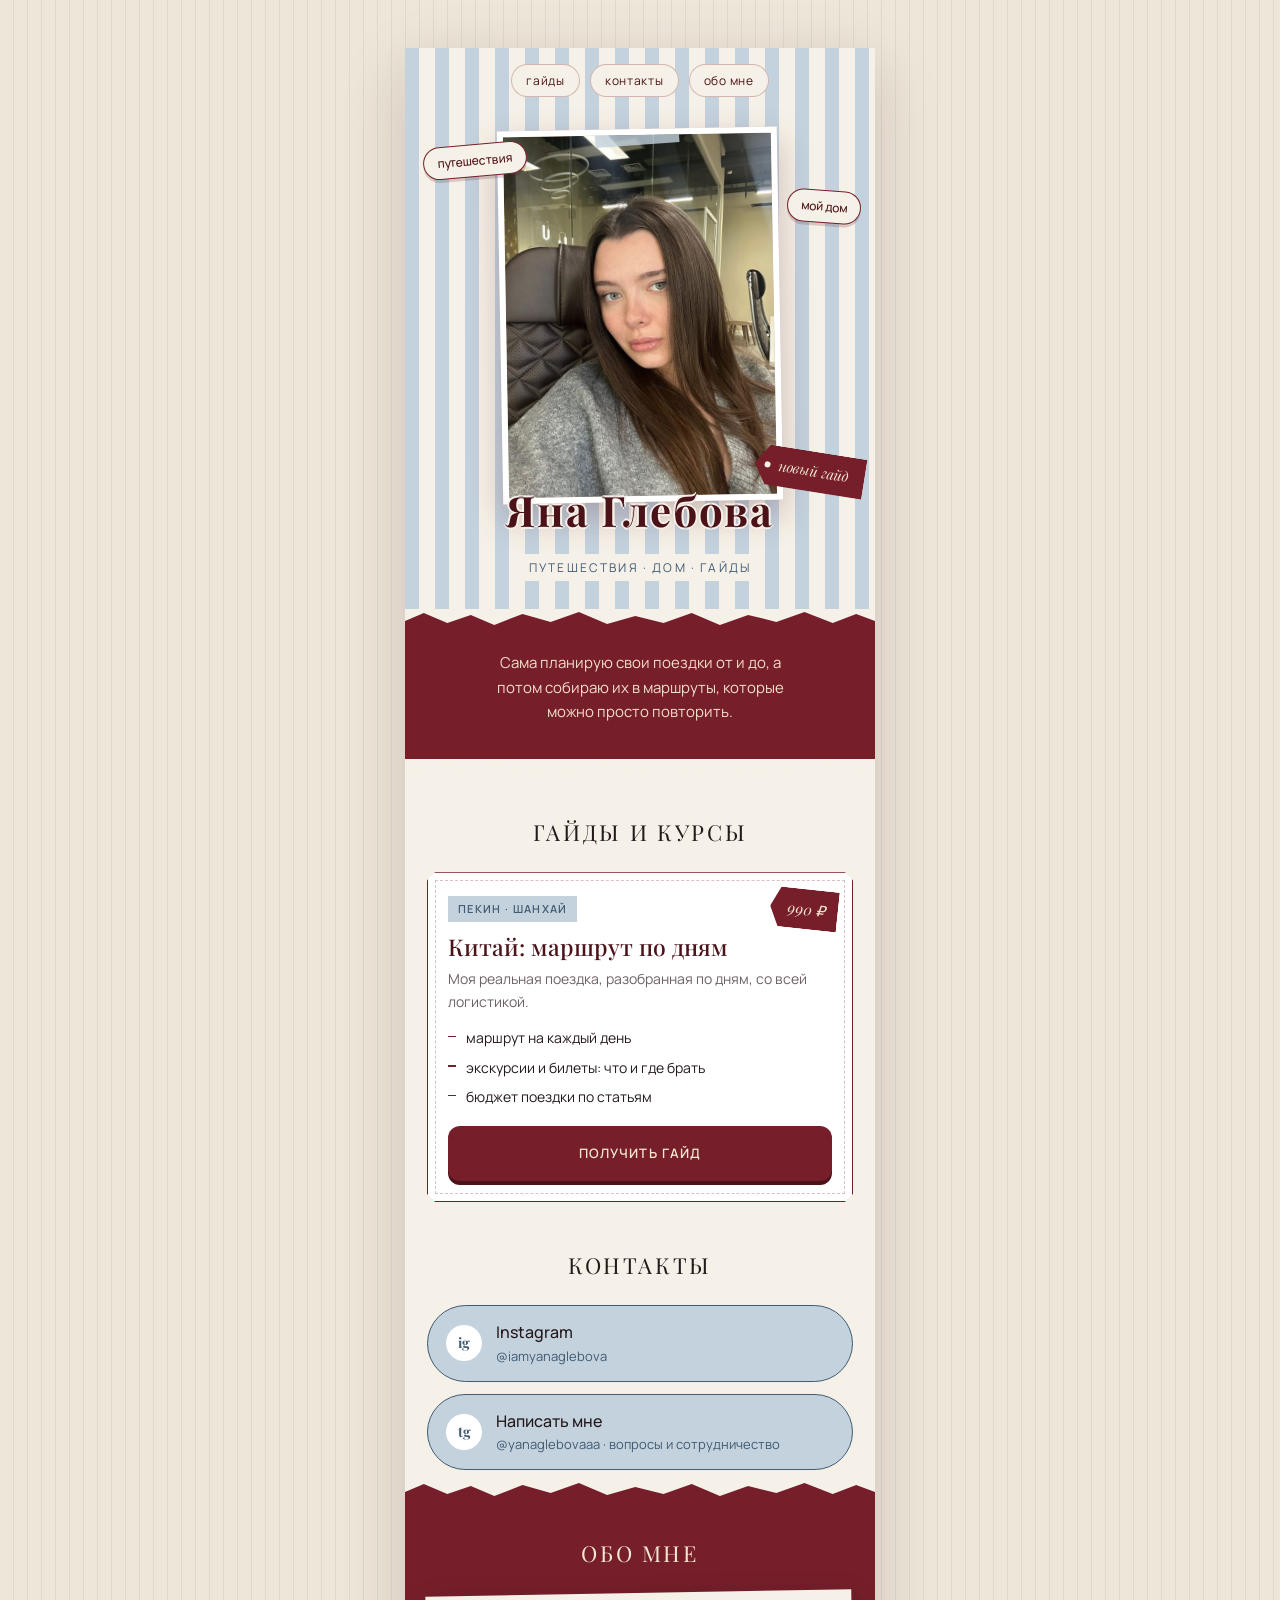
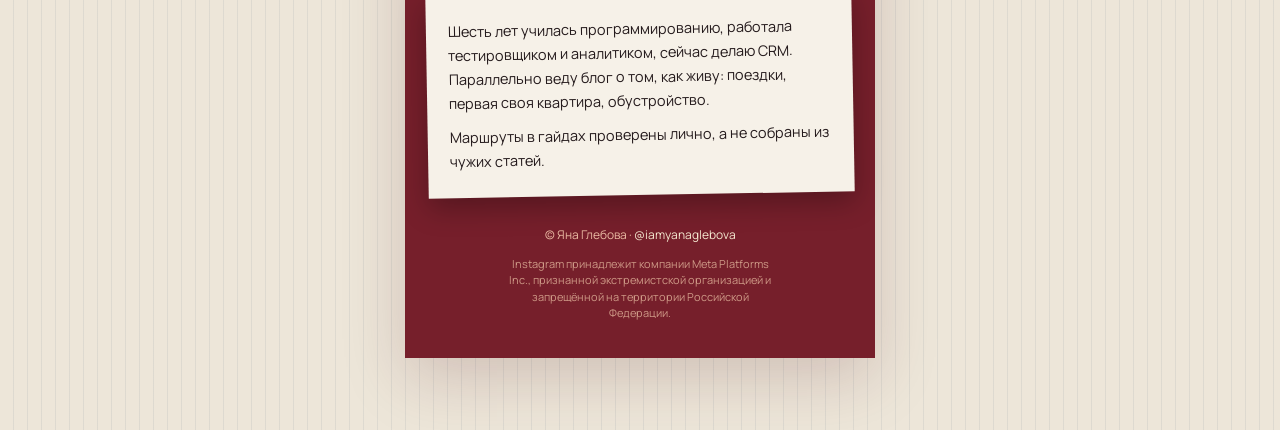
==== index.html @ eae56e89 "Add files via upload" ====
<!doctype html>
<html lang="ru">
<head>
<meta charset="utf-8">
<meta name="viewport" content="width=device-width, initial-scale=1, viewport-fit=cover">
<meta name="description" content="Яна Глебова: гайды по путешествиям и ссылки">
<title>Яна Глебова</title>
<link rel="stylesheet" href="https://fonts.googleapis.com/css2?family=Playfair+Display:ital,wght@0,400;0,500;0,700;1,400&family=Manrope:wght@400;500;600&display=swap">
<style>
/* Layout: one column (max 470px) centred; collage mood from the references (pinstripes, paper, tags, torn edges) but in a muted palette and with only a few tilted pieces. */
:root{
  --paper:#F6F1E8;
  --paper-2:#EDE6D9;
  --ink:#241A1C;
  --muted:#6F6164;
  --wine:#761F2B;
  --wine-deep:#4B121A;
  --blue:#C4D2DE;
  --blue-deep:#405B72;
  --cream:#F4E7CF;
  --line:rgba(118,31,43,.28);
  --font-display:'Playfair Display',Georgia,'Times New Roman',serif;
  --font-body:'Manrope','Segoe UI',system-ui,sans-serif;
  color-scheme:light;
}
*{box-sizing:border-box}
html,body{margin:0}
body{
  background:var(--paper-2);
  background-image:repeating-linear-gradient(90deg,transparent 0 13px,rgba(64,91,114,.09) 13px 14px);
  color:var(--ink);
  font-family:var(--font-body);
  font-size:16px;line-height:1.6;
  padding-left:max(16px,env(safe-area-inset-left,0px));
  padding-right:max(16px,env(safe-area-inset-right,0px));
  padding-block:0 56px;
  min-height:100%;
}
.page{max-width:470px;margin:0 auto;background:var(--paper)}
@media (min-width:720px){
  body{padding-block:48px 72px}
  .page{box-shadow:0 20px 60px rgba(75,18,26,.18)}
}
@media (max-width:719px){ body{padding-left:0;padding-right:0} }
.pad{padding-left:max(22px,env(safe-area-inset-left,0px));padding-right:max(22px,env(safe-area-inset-right,0px))}
a:focus-visible{outline:2px solid var(--wine);outline-offset:3px}

/* nav + hero on pinstripe paper */
.head{background:var(--paper);background-image:repeating-linear-gradient(90deg,var(--blue) 0 14px,var(--paper) 14px 30px);position:relative;overflow:hidden;padding-bottom:0}
.nav{display:flex;gap:10px;justify-content:center;padding-block:16px 6px;position:relative;z-index:2}
.nav a{color:var(--wine-deep);text-decoration:none;font-size:12px;letter-spacing:.06em;background:var(--paper);padding:6px 14px;border:1px solid var(--line);border-radius:999px;white-space:nowrap}
.photo{width:min(74%,280px);aspect-ratio:3/4;max-width:100%;margin:26px auto 0;background:#C9B4A3;overflow:hidden;border:6px solid #fff;box-shadow:0 14px 34px rgba(75,18,26,.25);position:relative;z-index:1;transform:rotate(-1deg)}
.photo img{display:block;width:100%;height:100%;object-fit:cover;object-position:center 30%}
.tape{position:absolute;top:-12px;left:50%;width:84px;height:22px;background:rgba(196,210,222,.8);transform:translateX(-50%) rotate(-3deg)}
.lbl{position:absolute;z-index:2;font-size:12px;font-weight:500;padding:6px 13px;border-radius:999px;background:var(--paper);color:var(--wine-deep);border:1px solid var(--wine);box-shadow:0 3px 0 rgba(75,18,26,.18);white-space:nowrap}
.l1{top:96px;left:18px;transform:rotate(-5deg)}
.l2{top:142px;right:14px;transform:rotate(4deg)}
.tag{position:absolute;z-index:2;right:10px;bottom:118px;background:var(--wine);color:var(--cream);font-family:var(--font-display);font-style:italic;font-size:14px;padding:9px 16px 9px 24px;transform:rotate(9deg);clip-path:polygon(0 50%,12% 0,100% 0,100% 100%,12% 100%);box-shadow:0 6px 16px rgba(75,18,26,.3)}
.tag::before{content:"";position:absolute;left:10px;top:50%;width:6px;height:6px;background:var(--paper);border-radius:50%;transform:translateY(-50%)}
.name{position:relative;z-index:2;text-align:center;margin:-26px 0 0;padding-bottom:28px}
.name h1{font-family:var(--font-display);font-weight:700;font-size:clamp(32px,9vw,42px);letter-spacing:.04em;margin:0;color:var(--wine-deep);text-shadow:0 0 0 #fff,-2px 0 0 var(--paper),2px 0 0 var(--paper),0 2px 0 var(--paper),0 -2px 0 var(--paper);text-wrap:balance}
.name .role{display:inline-block;margin:10px 0 0;font-size:12px;letter-spacing:.18em;text-transform:uppercase;color:var(--blue-deep);background:var(--paper);padding:4px 12px}
.torn{height:20px;background:var(--wine);clip-path:polygon(0 100%,0 60%,4% 20%,9% 70%,14% 30%,19% 80%,25% 25%,31% 65%,37% 15%,43% 75%,49% 35%,55% 70%,61% 20%,67% 80%,73% 30%,79% 65%,85% 15%,91% 70%,96% 25%,100% 60%,100% 100%)}
.torn.flip{transform:scaleY(-1)}
.torn.paper{background:var(--paper)}

.intro{background:var(--wine);color:var(--cream);text-align:center;padding-block:22px 30px}
.intro p{margin:0 auto;max-width:36ch;padding-bottom:4px;font-size:15px;line-height:1.65;color:#F2DDC9}
.btn{display:block;width:100%;text-align:center;text-decoration:none;font-weight:600;font-size:13px;letter-spacing:.08em;text-transform:uppercase;padding:16px 18px;border-radius:12px;margin-top:22px;border:1.5px solid transparent}
.btn.cream{background:var(--cream);color:var(--wine-deep);border-color:var(--wine-deep);box-shadow:0 4px 0 var(--wine-deep)}
.btn.wine{background:var(--wine);color:var(--cream);box-shadow:0 4px 0 var(--wine-deep)}
.btn:active{transform:translateY(2px);box-shadow:none}

section{padding-block:36px 10px}
.h2{text-align:center;margin:0 0 22px}
.h2 span{display:block;font-family:var(--font-display);font-size:22px;letter-spacing:.12em;text-transform:uppercase;color:var(--ink)}
.h2 small{display:block;font-family:var(--font-display);font-style:italic;font-size:15px;color:var(--wine);margin-top:4px}

/* stamp-style product cards */
.grid{display:grid;gap:18px}
.card{background:#fff;border:1.5px solid var(--wine);padding:22px 20px 20px;position:relative;
  clip-path:polygon(0 8px,8px 0,calc(100% - 8px) 0,100% 8px,100% calc(100% - 8px),calc(100% - 8px) 100%,8px 100%,0 calc(100% - 8px))}
.card::after{content:"";position:absolute;inset:7px;border:1px dashed var(--line);pointer-events:none}
.card .kicker{display:inline-block;background:var(--blue);color:var(--blue-deep);font-size:11px;font-weight:600;letter-spacing:.12em;text-transform:uppercase;padding:4px 10px}
.card .price{position:absolute;top:16px;right:14px;background:var(--wine);color:var(--cream);font-family:var(--font-display);font-style:italic;font-size:15px;padding:8px 12px 8px 18px;transform:rotate(6deg);clip-path:polygon(0 50%,14% 0,100% 0,100% 100%,14% 100%);font-variant-numeric:tabular-nums}
.card h3{font-family:var(--font-display);font-weight:500;font-size:23px;line-height:1.15;margin:12px 0 8px;color:var(--wine-deep);text-wrap:balance;padding-right:70px}
.card p{margin:0 0 14px;font-size:14px;color:var(--muted)}
.card ul{list-style:none;padding:0;margin:0 0 18px;display:grid;gap:7px;font-size:14px}
.card li{padding-left:18px;position:relative}
.card li::before{content:"";position:absolute;left:0;top:.62em;width:8px;height:1.5px;background:var(--wine)}
.card .btn{margin-top:0}
.card.soon{background:transparent;border:1.5px dashed var(--line)}
.card.soon::after{display:none}
.card.soon h3{color:var(--muted);padding-right:0}
.card.soon .status{display:inline-block;font-size:11px;letter-spacing:.14em;text-transform:uppercase;color:var(--wine);border:1px solid var(--wine);padding:4px 10px;border-radius:999px;margin-left:8px;vertical-align:middle}

/* links */
.links{display:grid;gap:12px}
.link{display:flex;align-items:center;gap:14px;text-decoration:none;color:var(--ink);background:var(--blue);border-radius:999px;padding:14px 18px;border:1.5px solid var(--blue-deep)}
.link .ic{width:36px;height:36px;flex:none;border-radius:50%;background:#fff;display:grid;place-items:center;font-family:var(--font-display);font-weight:700;color:var(--blue-deep);font-size:14px}
.link span{flex:1;min-width:0}
.link strong{font-weight:500;display:block}
.link small{display:block;font-size:13px;color:var(--blue-deep)}

/* about: a pinned paper note on wine */
.about{background:var(--wine);color:var(--cream);padding-block:36px 36px}
.about .h2 span{color:var(--cream)}
.about .h2 small{color:#E9B9A2}
.note{background:var(--paper);color:var(--ink);padding:24px 22px;transform:rotate(-1deg);box-shadow:0 10px 28px rgba(0,0,0,.28);position:relative;font-size:14.5px;line-height:1.65}
.note p{margin:0 0 10px}
.note p:last-child{margin:0}
.foot{text-align:center;font-size:12px;color:#E9B9A2;margin:30px 0 0}
.foot a{color:var(--cream);text-decoration:none}
.legal{text-align:center;font-size:11px;line-height:1.5;color:#D9A892;margin:12px auto 0;max-width:40ch;opacity:.9}
@media (prefers-reduced-motion:no-preference){.btn,.link{transition:transform .15s,box-shadow .15s}}
</style>
</head>
<body>


<div class="page">
  <header class="head pad" id="top">
    <nav class="nav" aria-label="Разделы">
      <a href="#products">гайды</a>
      <a href="#contacts">контакты</a>
      <a href="#about">обо мне</a>
    </nav>
    <span class="lbl l1">путешествия</span>
    <span class="lbl l2">мой дом</span>
    <span class="tag">новый гайд</span>
    <div class="photo"><img src="[data-uri]" alt="Яна Глебова" width="720" height="960"><span class="tape"></span></div>
    <div class="name">
      <h1>Яна Глебова</h1>
      <span class="role">путешествия · дом · гайды</span>
    </div>
  </header>
  <div class="torn"></div>

  <section class="intro pad">
    <p>Сама планирую свои поездки от и до, а потом собираю их в маршруты, которые можно просто повторить.</p>
  </section>
  <div class="torn flip paper"></div>

  <section class="pad" id="products">
    <div class="h2"><span>Гайды и курсы</span></div>
    <div class="grid">
      <article class="card">
        <span class="price">990 ₽</span>
        <span class="kicker">Пекин · Шанхай</span>
        <h3>Китай: маршрут по дням</h3>
        <p>Моя реальная поездка, разобранная по дням, со всей логистикой.</p>
        <ul>
          <li>маршрут на каждый день</li>
          <li>экскурсии и билеты: что и где брать</li>
          <li>бюджет поездки по статьям</li>
        </ul>
        <a class="btn wine" href="https://t.me/tribute/app?startapp=s199C">Получить гайд</a>
      </article>

    </div>
  </section>

  <section class="pad" id="contacts">
    <div class="h2"><span>Контакты</span></div>
    <div class="links">
      <a class="link" href="https://www.instagram.com/iamyanaglebova"><span class="ic">ig</span><span><strong>Instagram</strong><small>@iamyanaglebova</small></span></a>
      <a class="link" href="https://t.me/yanaglebovaaa"><span class="ic">tg</span><span><strong>Написать мне</strong><small>@yanaglebovaaa · вопросы и сотрудничество</small></span></a>
    </div>
  </section>
  <div class="torn"></div>

  <section class="about pad" id="about">
    <div class="h2"><span>Обо мне</span></div>
    <div class="note">
      <p>Шесть лет училась программированию, работала тестировщиком и аналитиком, сейчас делаю CRM. Параллельно веду блог о том, как живу: поездки, первая своя квартира, обустройство.</p>
      <p>Маршруты в гайдах проверены лично, а не собраны из чужих статей.</p>
    </div>
    <p class="foot">© Яна Глебова · <a href="https://www.instagram.com/iamyanaglebova">@iamyanaglebova</a></p>
    <p class="legal">Instagram принадлежит компании Meta Platforms Inc., признанной экстремистской организацией и запрещённой на территории Российской Федерации.</p>
  </section>
</div>

</body>
</html>
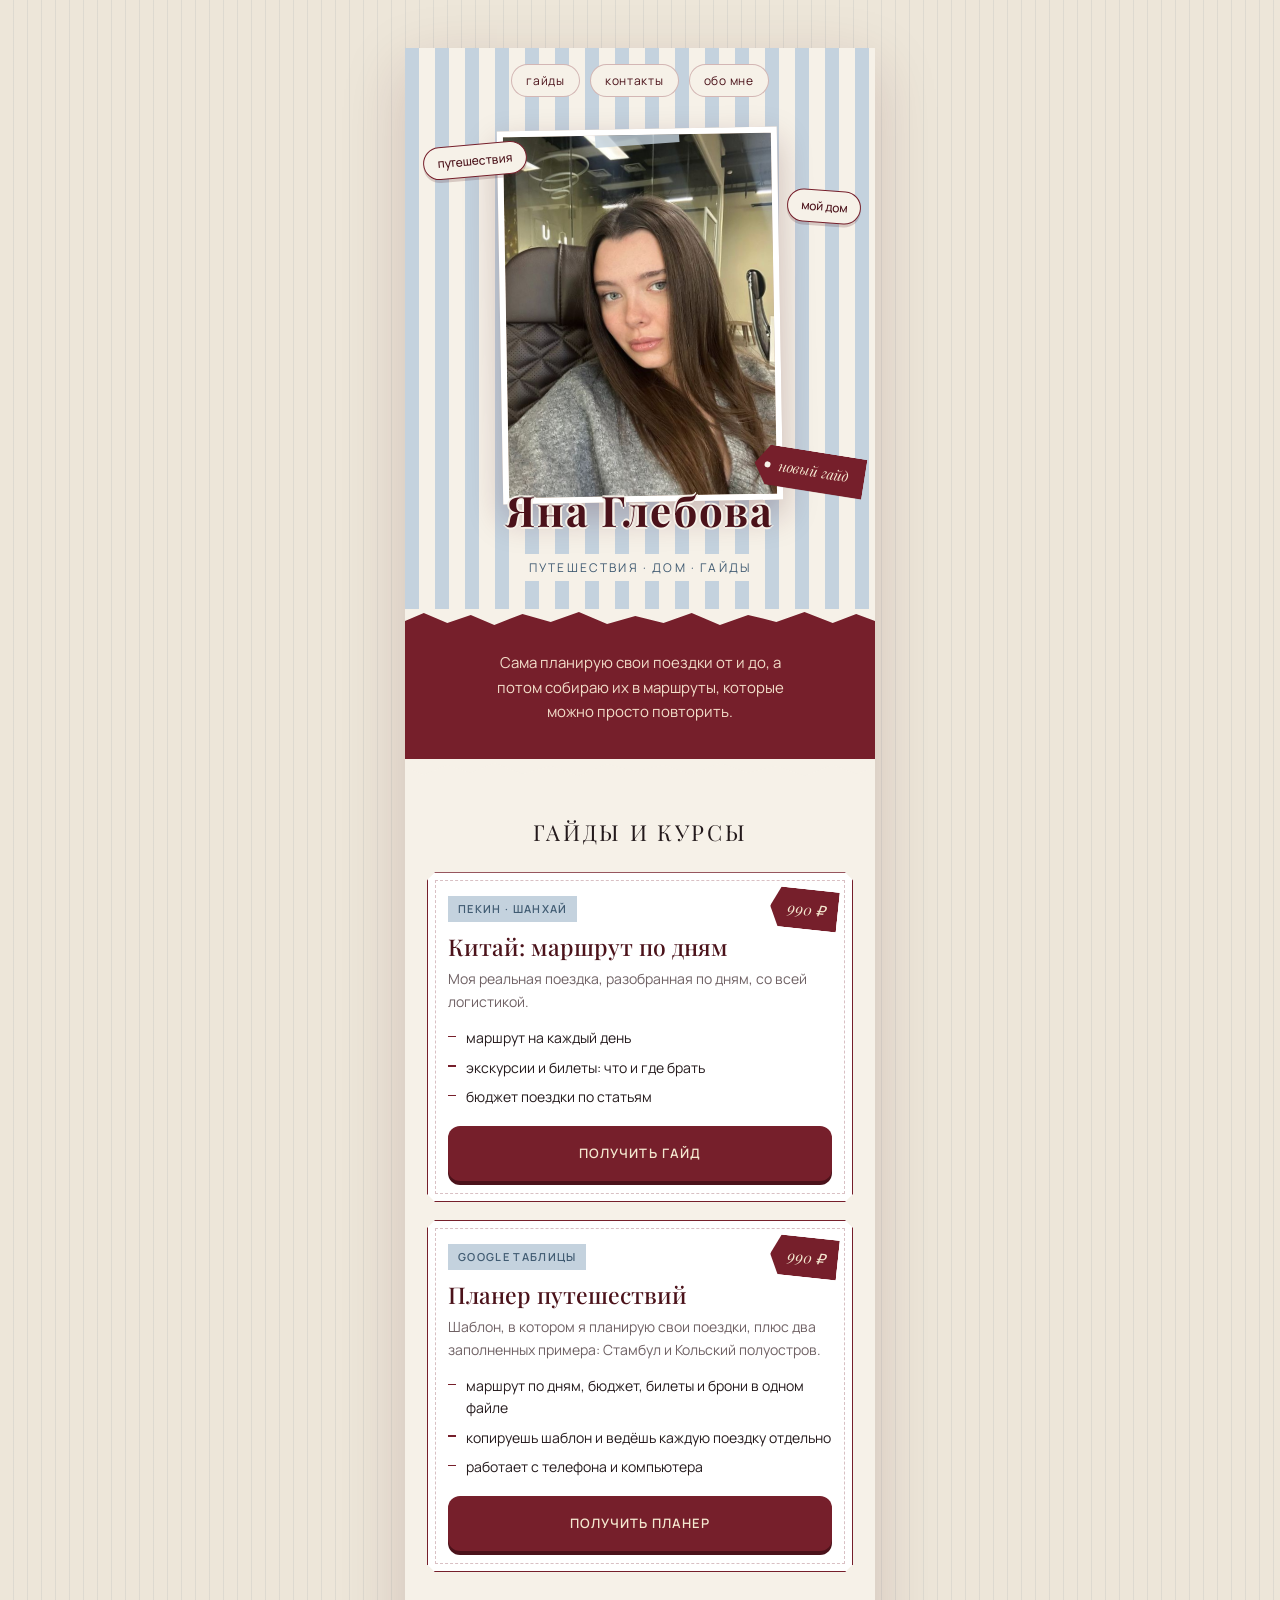
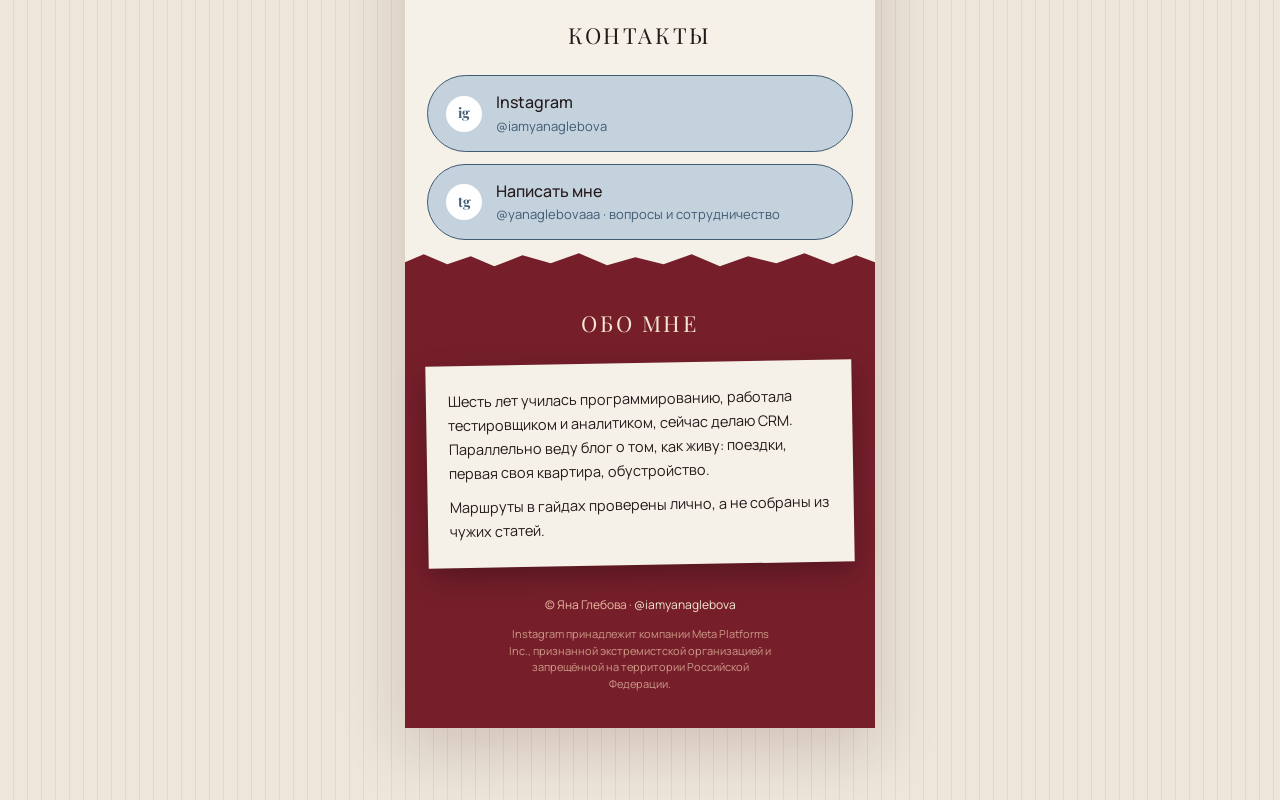
==== commit dfa7874f: "Add files via upload" ====
--- a/index.html
+++ b/index.html
@@ -154,7 +154,20 @@
           <li>экскурсии и билеты: что и где брать</li>
           <li>бюджет поездки по статьям</li>
         </ul>
-        <a class="btn wine" href="https://t.me/tribute/app?startapp=s199C">Получить гайд</a>
+        <a class="btn wine" href="https://web.tribute.tg/s/199C">Получить гайд</a>
+      </article>
+
+      <article class="card">
+        <span class="price">990 ₽</span>
+        <span class="kicker">Google Таблицы</span>
+        <h3>Планер путешествий</h3>
+        <p>Шаблон, в котором я планирую свои поездки, плюс два заполненных примера: Стамбул и Кольский полуостров.</p>
+        <ul>
+          <li>маршрут по дням, бюджет, билеты и брони в одном файле</li>
+          <li>копируешь шаблон и ведёшь каждую поездку отдельно</li>
+          <li>работает с телефона и компьютера</li>
+        </ul>
+        <a class="btn wine" href="https://web.tribute.tg/s/19SW">Получить планер</a>
       </article>
 
     </div>
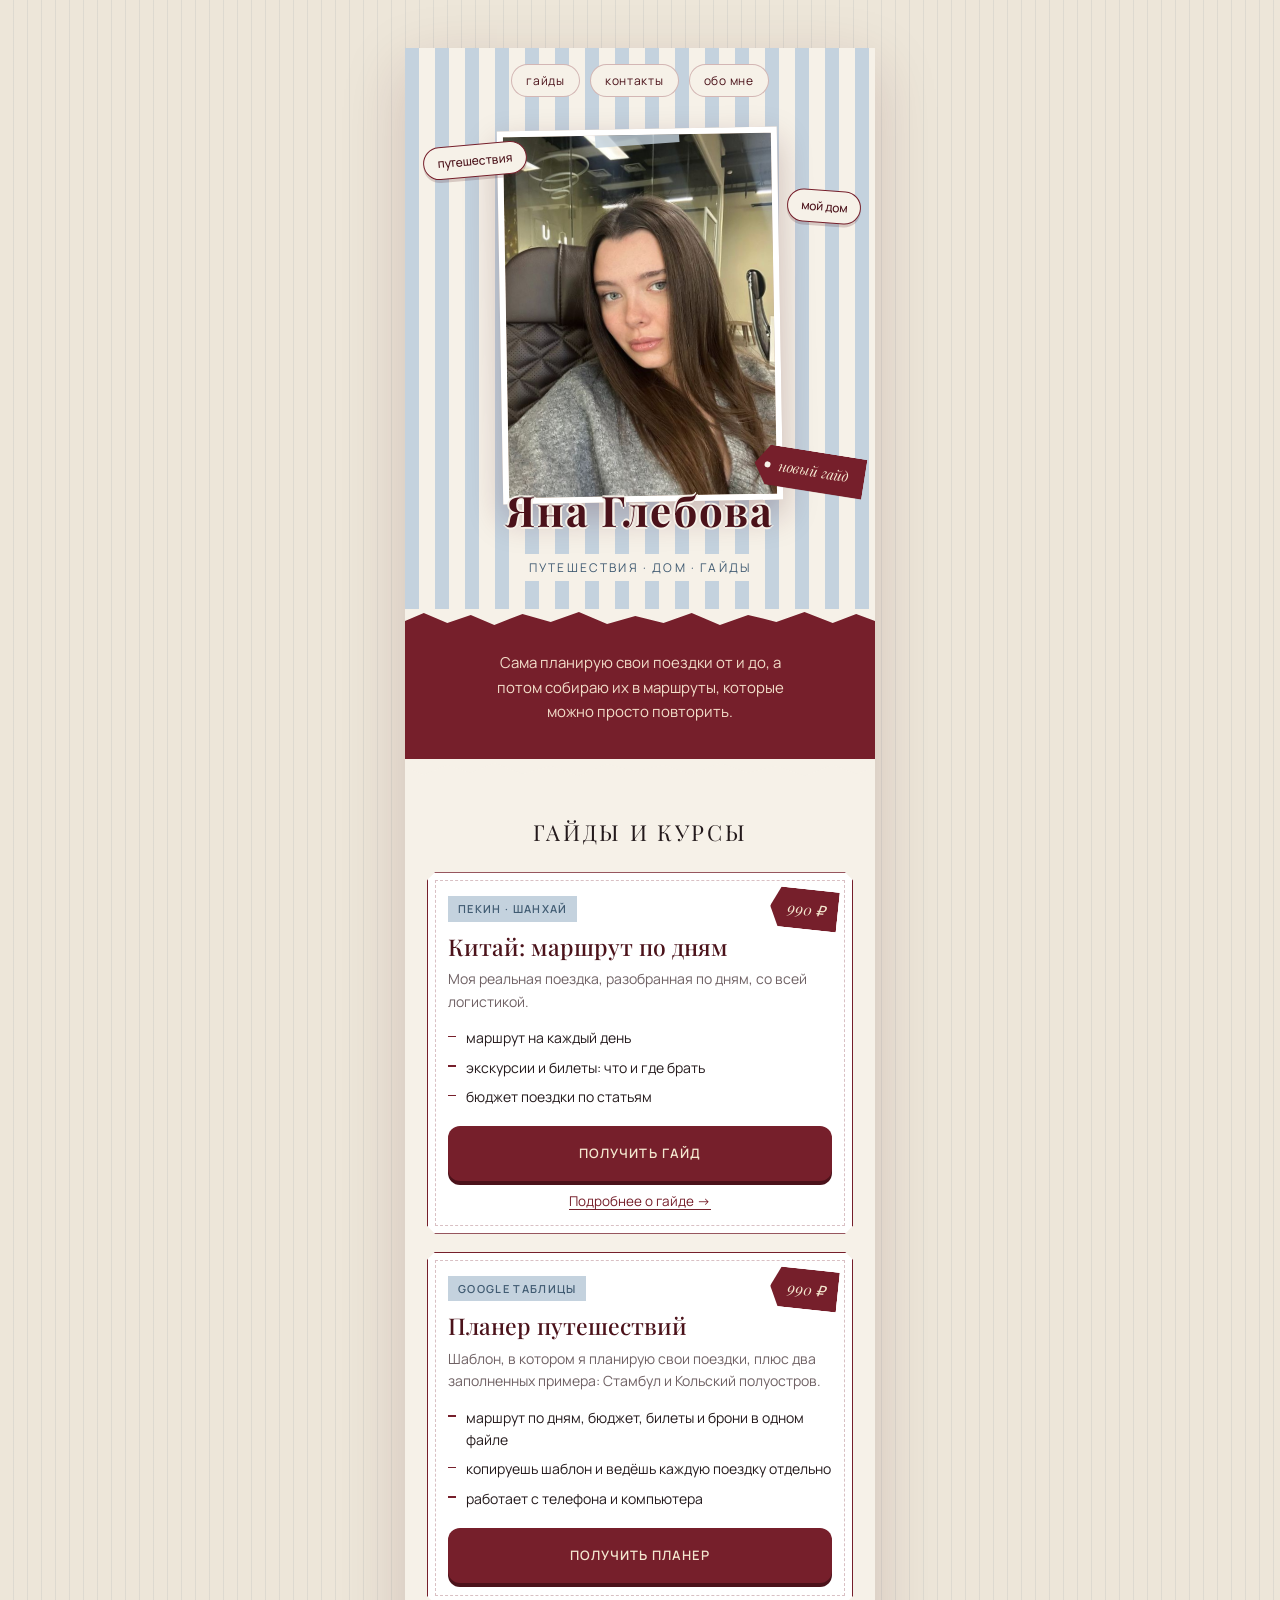
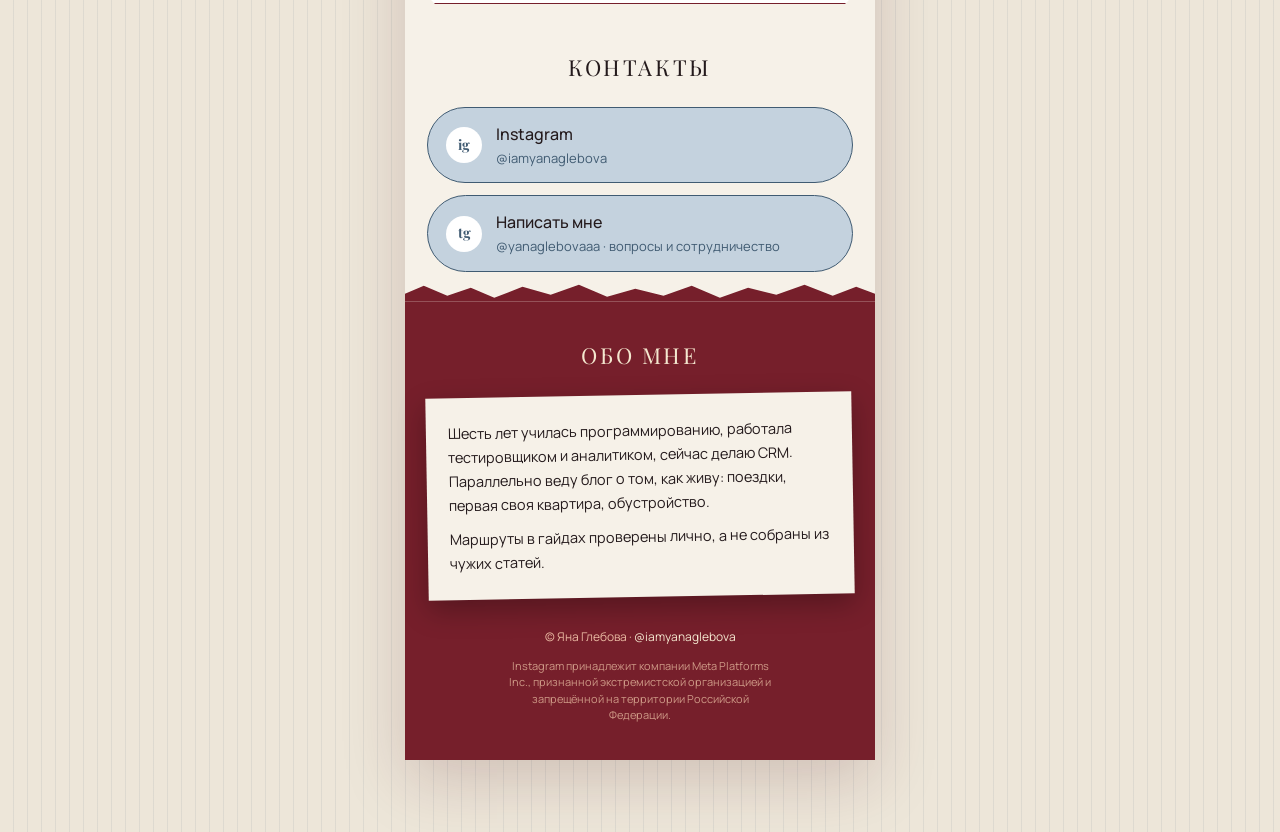
==== commit 4c45990c: "Add files via upload" ====
--- a/index.html
+++ b/index.html
@@ -89,6 +89,8 @@
 .card li{padding-left:18px;position:relative}
 .card li::before{content:"";position:absolute;left:0;top:.62em;width:8px;height:1.5px;background:var(--wine)}
 .card .btn{margin-top:0}
+.acts{display:grid;gap:10px}
+.more{text-align:center;font-size:13.5px;color:var(--wine);text-decoration:underline;text-underline-offset:3px}
 .card.soon{background:transparent;border:1.5px dashed var(--line)}
 .card.soon::after{display:none}
 .card.soon h3{color:var(--muted);padding-right:0}
@@ -154,7 +156,7 @@
           <li>экскурсии и билеты: что и где брать</li>
           <li>бюджет поездки по статьям</li>
         </ul>
-        <a class="btn wine" href="https://web.tribute.tg/s/199C">Получить гайд</a>
+        <div class="acts"><a class="btn wine" href="https://web.tribute.tg/s/199C">Получить гайд</a><a class="more" href="beijing-shanghai.html">Подробнее о гайде →</a></div>
       </article>
 
       <article class="card">
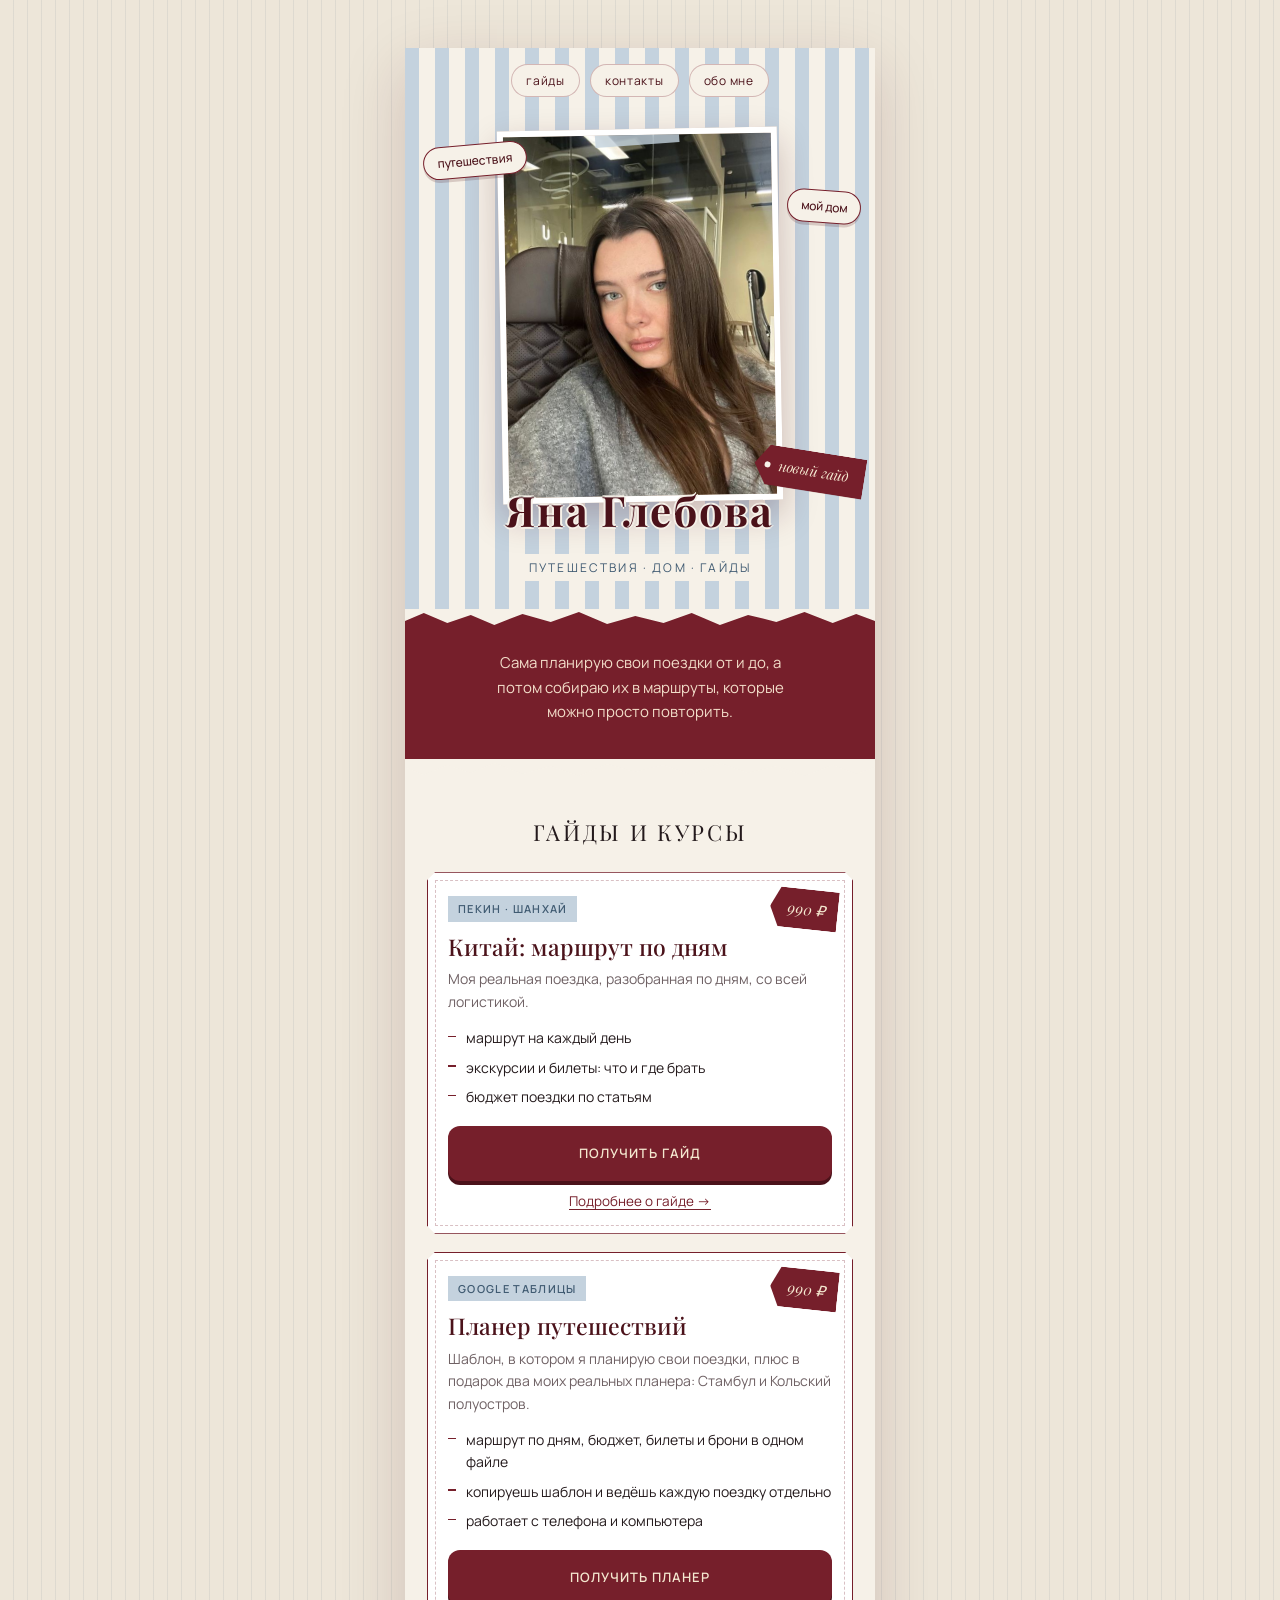
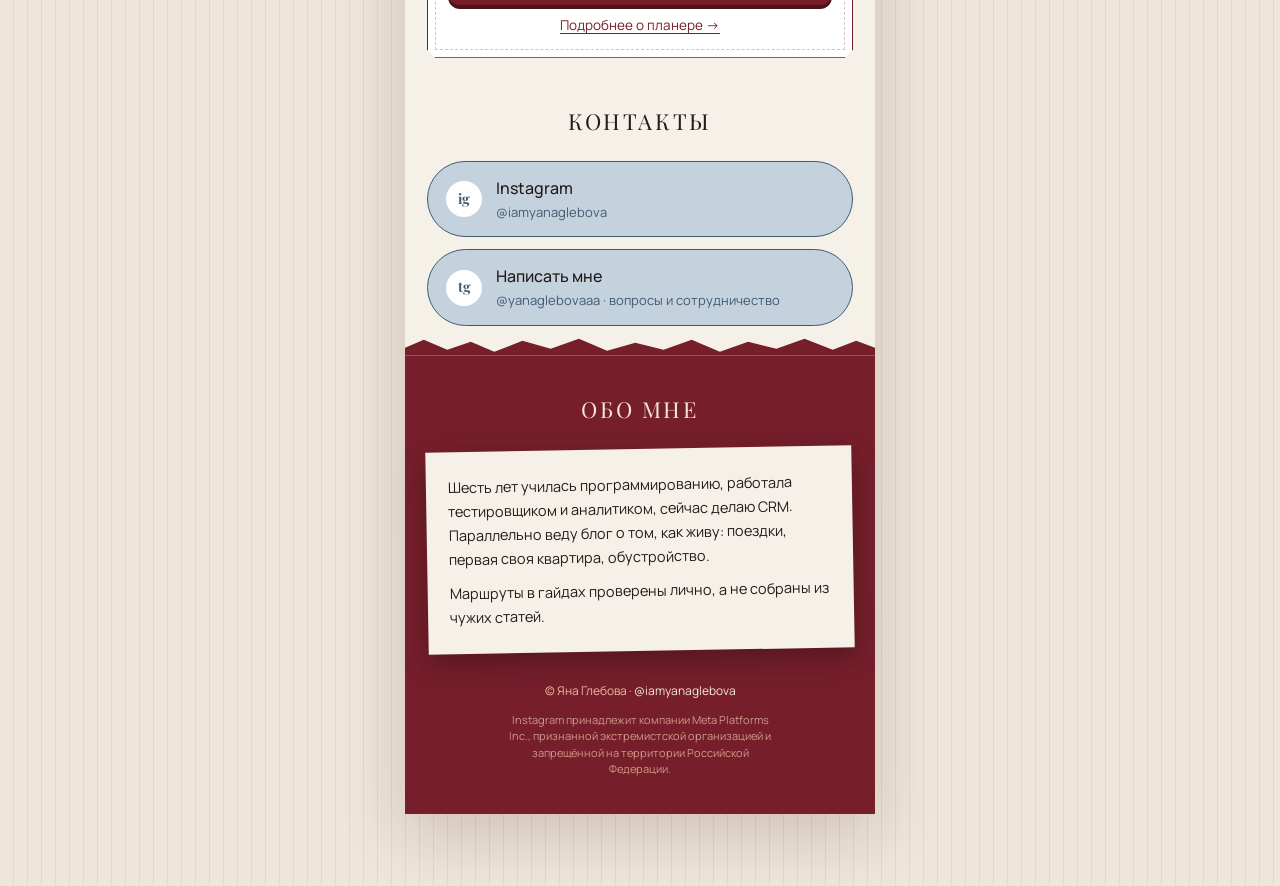
==== commit b649f532: "Add files via upload" ====
--- a/index.html
+++ b/index.html
@@ -163,13 +163,13 @@
         <span class="price">990 ₽</span>
         <span class="kicker">Google Таблицы</span>
         <h3>Планер путешествий</h3>
-        <p>Шаблон, в котором я планирую свои поездки, плюс два заполненных примера: Стамбул и Кольский полуостров.</p>
+        <p>Шаблон, в котором я планирую свои поездки, плюс в подарок два моих реальных планера: Стамбул и Кольский полуостров.</p>
         <ul>
           <li>маршрут по дням, бюджет, билеты и брони в одном файле</li>
           <li>копируешь шаблон и ведёшь каждую поездку отдельно</li>
           <li>работает с телефона и компьютера</li>
         </ul>
-        <a class="btn wine" href="https://web.tribute.tg/s/19SW">Получить планер</a>
+        <div class="acts"><a class="btn wine" href="https://web.tribute.tg/s/19SW">Получить планер</a><a class="more" href="planner.html">Подробнее о планере →</a></div>
       </article>
 
     </div>
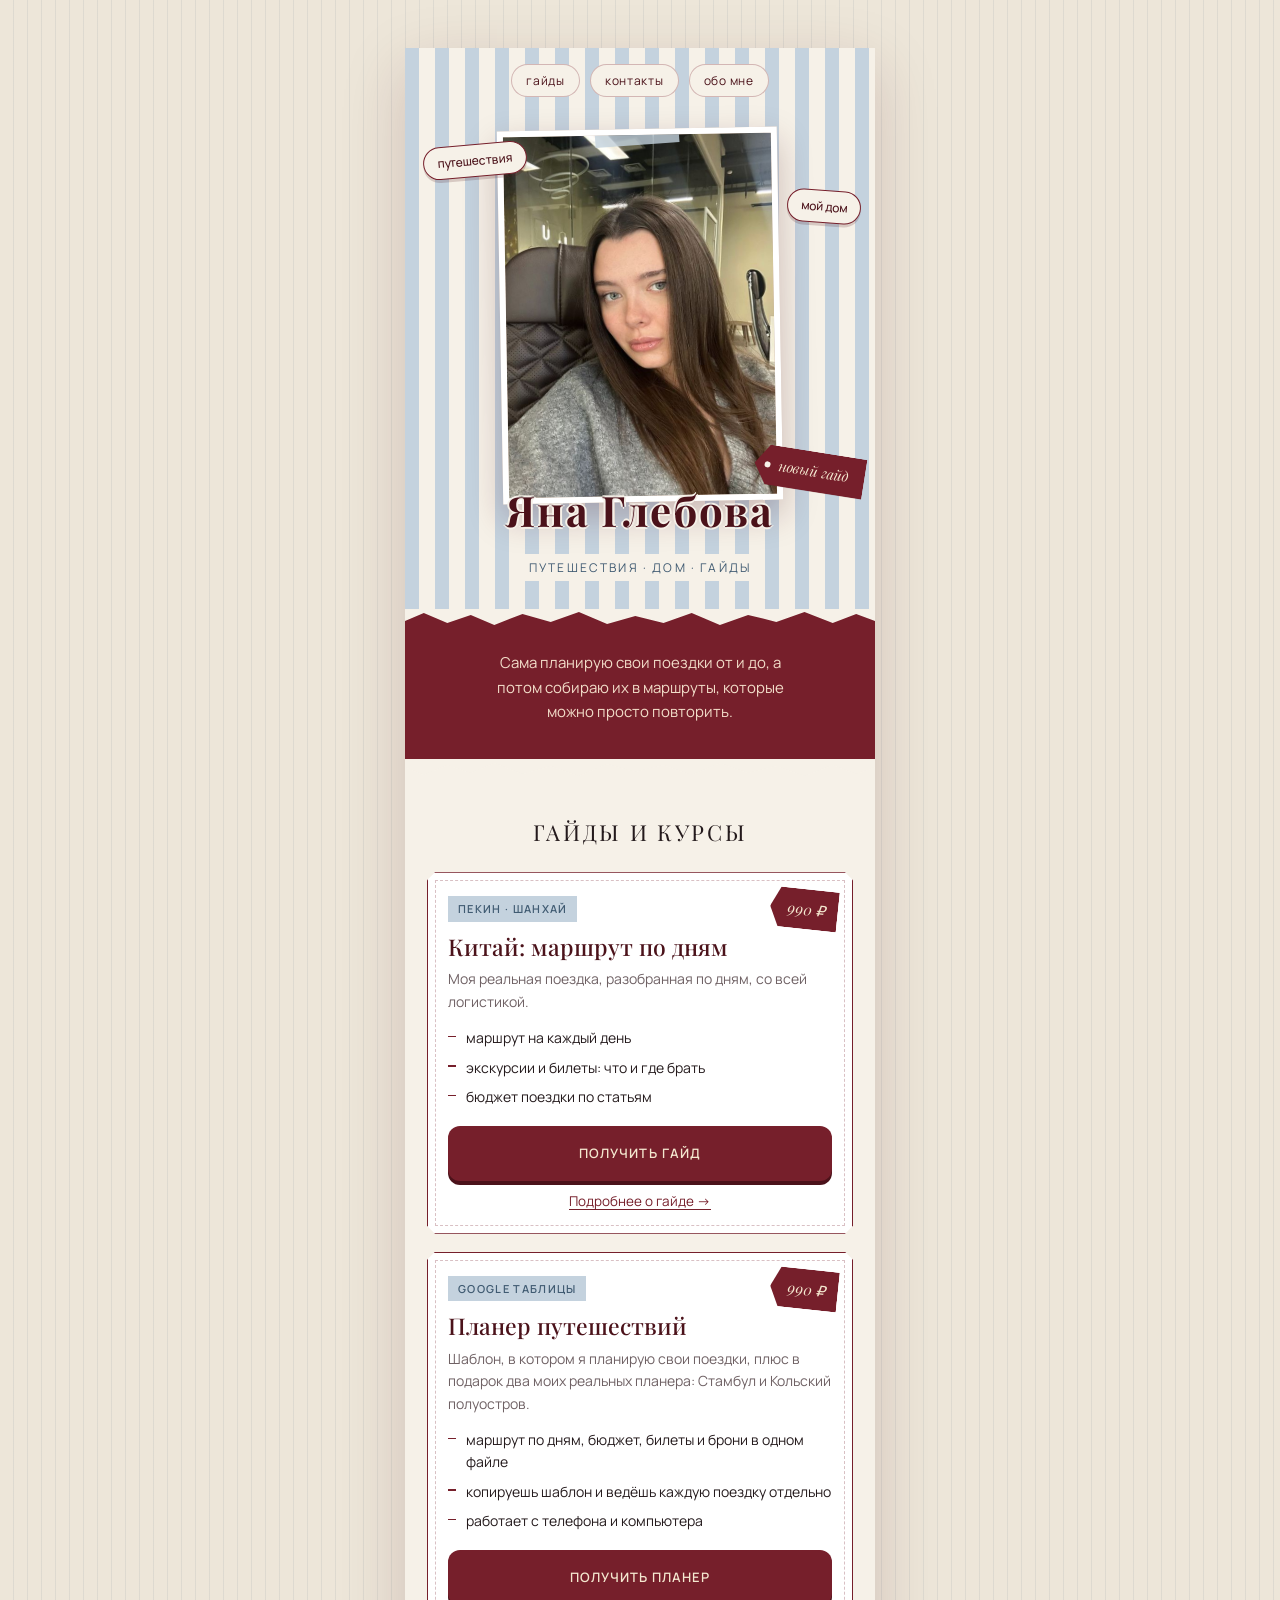
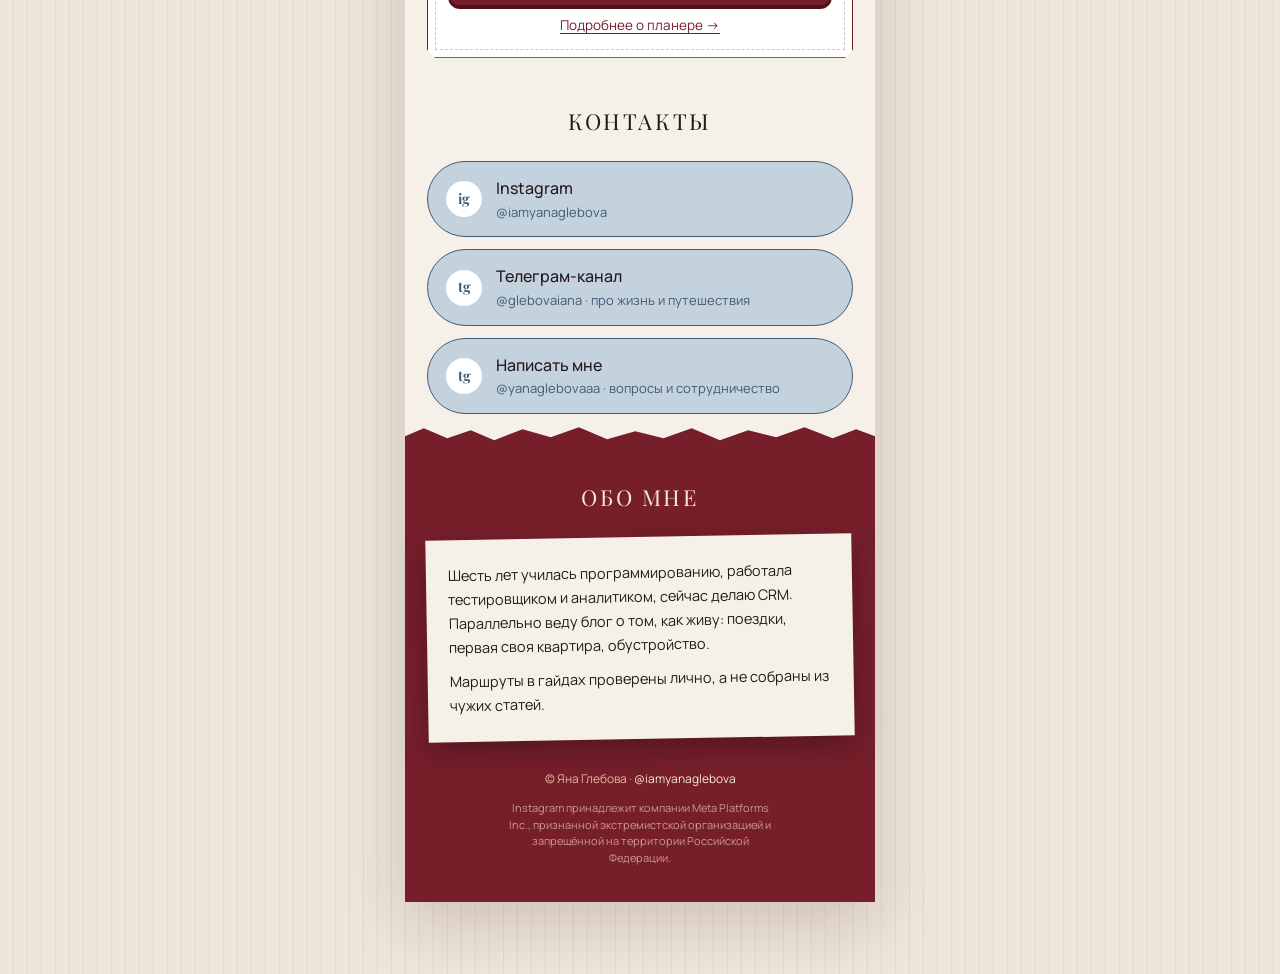
==== commit 2faa6b10: "Add files via upload" ====
--- a/index.html
+++ b/index.html
@@ -179,6 +179,7 @@
     <div class="h2"><span>Контакты</span></div>
     <div class="links">
       <a class="link" href="https://www.instagram.com/iamyanaglebova"><span class="ic">ig</span><span><strong>Instagram</strong><small>@iamyanaglebova</small></span></a>
+      <a class="link" href="https://t.me/glebovaiana"><span class="ic">tg</span><span><strong>Телеграм-канал</strong><small>@glebovaiana · про жизнь и путешествия</small></span></a>
       <a class="link" href="https://t.me/yanaglebovaaa"><span class="ic">tg</span><span><strong>Написать мне</strong><small>@yanaglebovaaa · вопросы и сотрудничество</small></span></a>
     </div>
   </section>
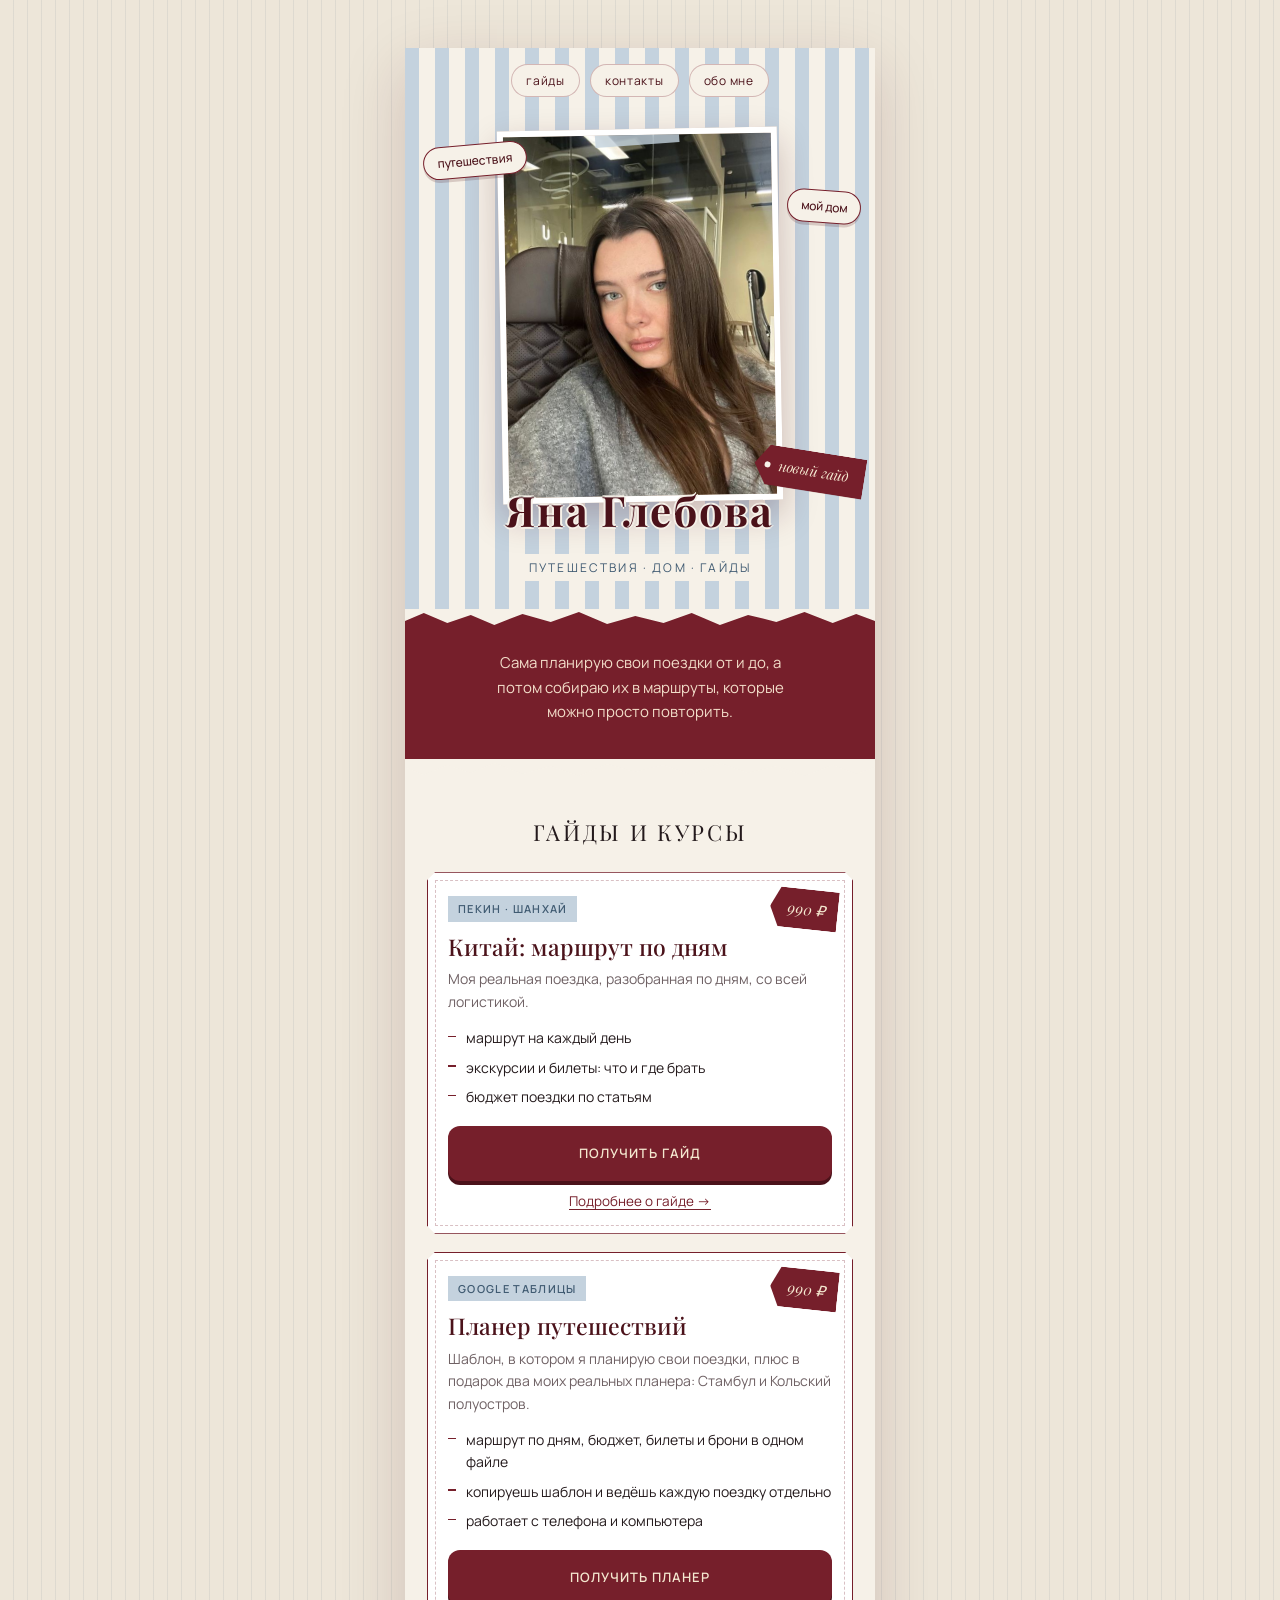
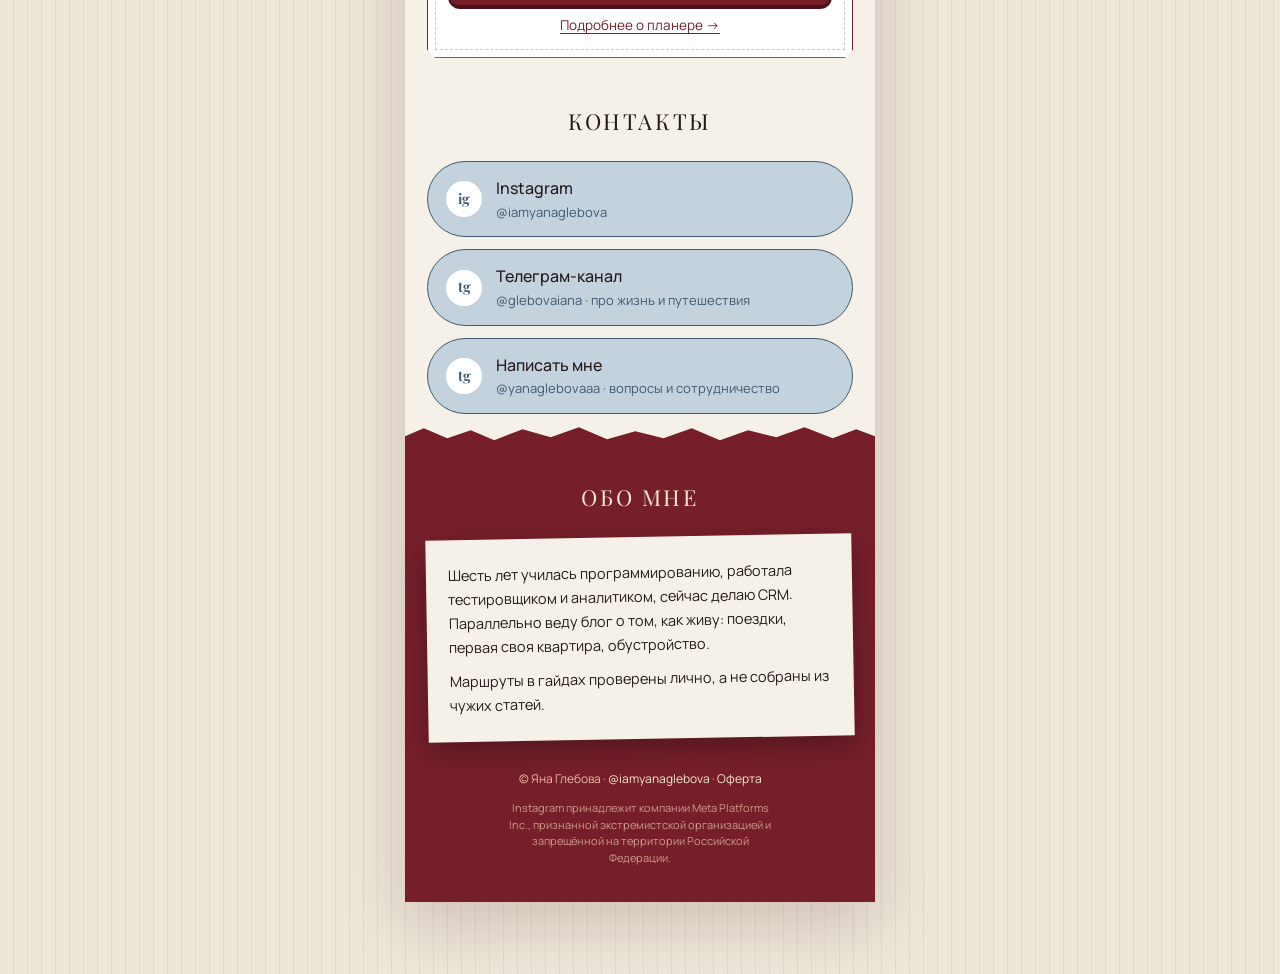
==== commit 2e2eac82: "Add files via upload" ====
--- a/index.html
+++ b/index.html
@@ -191,7 +191,7 @@
       <p>Шесть лет училась программированию, работала тестировщиком и аналитиком, сейчас делаю CRM. Параллельно веду блог о том, как живу: поездки, первая своя квартира, обустройство.</p>
       <p>Маршруты в гайдах проверены лично, а не собраны из чужих статей.</p>
     </div>
-    <p class="foot">© Яна Глебова · <a href="https://www.instagram.com/iamyanaglebova">@iamyanaglebova</a></p>
+    <p class="foot">© Яна Глебова · <a href="https://www.instagram.com/iamyanaglebova">@iamyanaglebova</a> · <a href="oferta.html">Оферта</a></p>
     <p class="legal">Instagram принадлежит компании Meta Platforms Inc., признанной экстремистской организацией и запрещённой на территории Российской Федерации.</p>
   </section>
 </div>
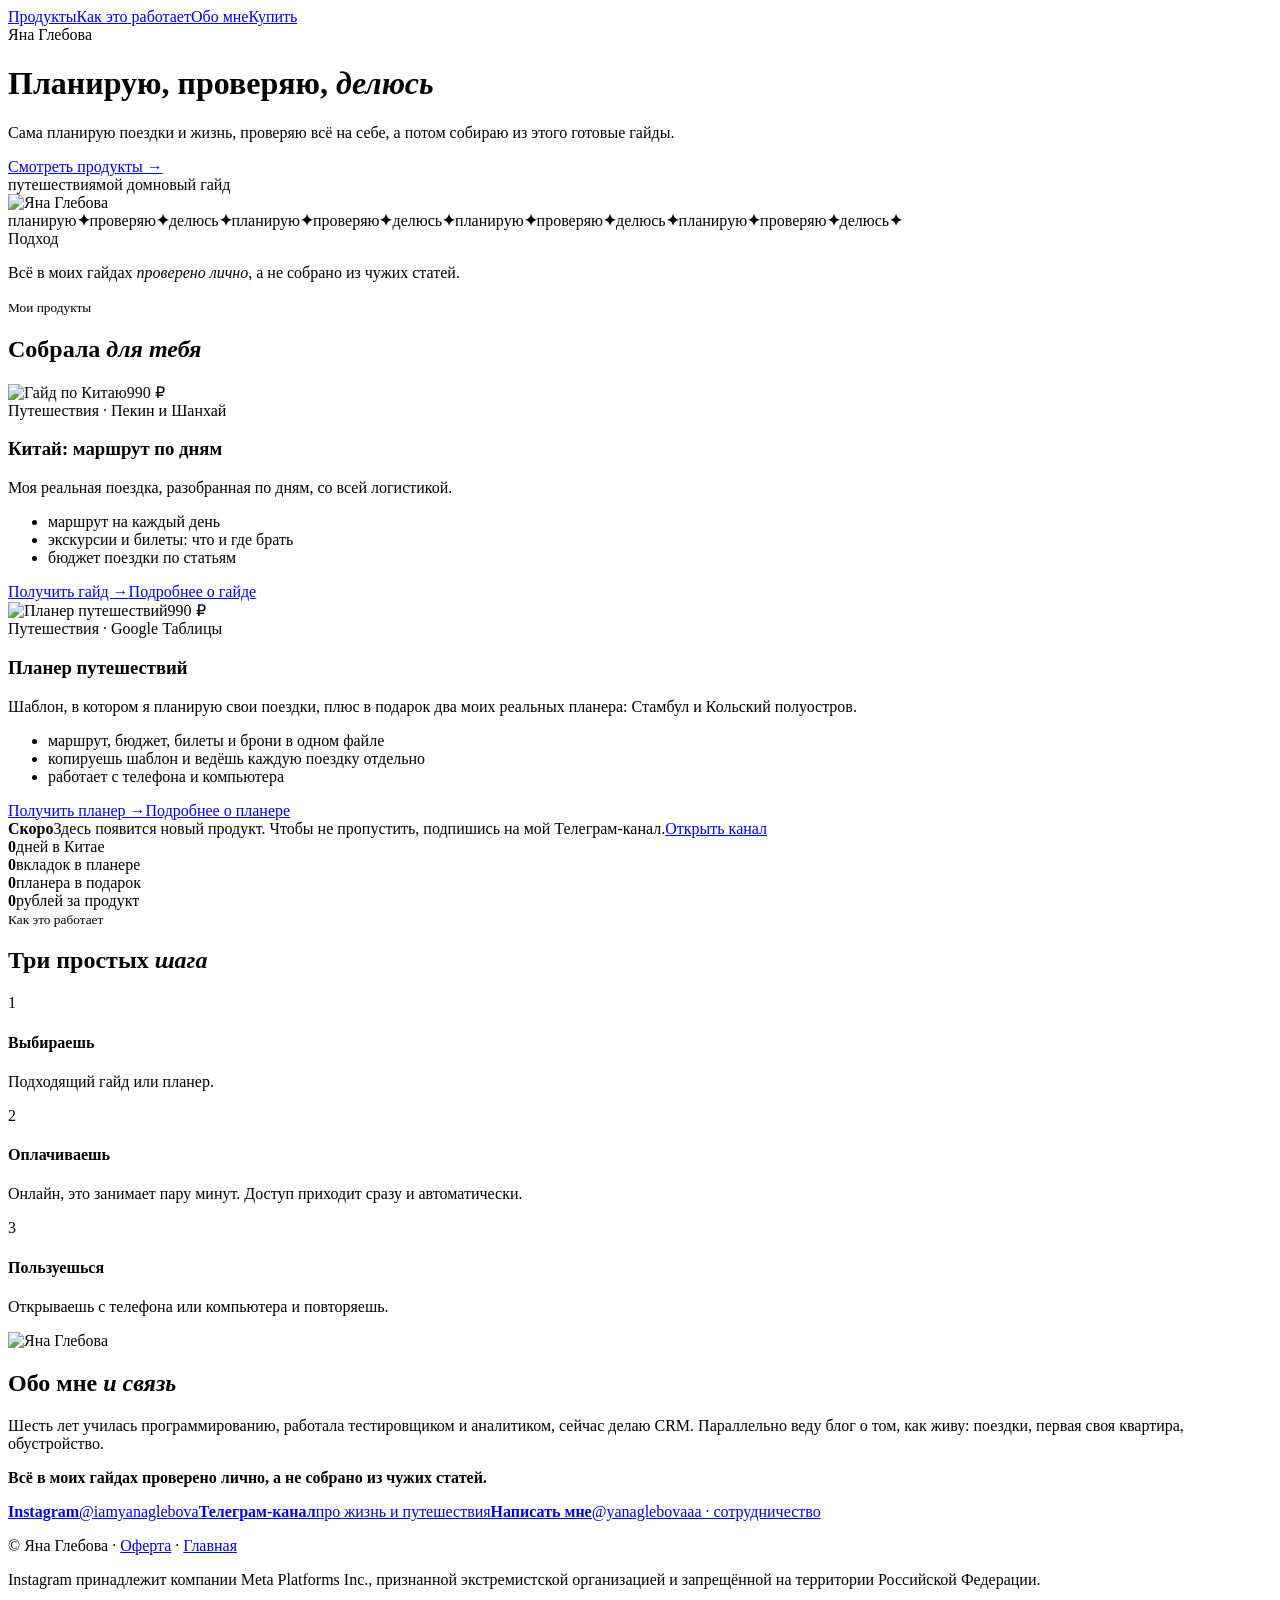
==== commit 018903d6: "Add files via upload" ====
--- a/index.html
+++ b/index.html
@@ -1,200 +1,33 @@
 <!doctype html>
-<html lang="ru">
-<head>
-<meta charset="utf-8">
-<meta name="viewport" content="width=device-width, initial-scale=1, viewport-fit=cover">
-<meta name="description" content="Яна Глебова: гайды по путешествиям и ссылки">
+<html lang="ru"><head>
+<meta charset="utf-8"><meta name="viewport" content="width=device-width,initial-scale=1,viewport-fit=cover">
+<meta name="description" content="Яна Глебова: гайды и планеры, которые я проверила на себе">
 <title>Яна Глебова</title>
-<link rel="stylesheet" href="https://fonts.googleapis.com/css2?family=Playfair+Display:ital,wght@0,400;0,500;0,700;1,400&family=Manrope:wght@400;500;600&display=swap">
-<style>
-/* Layout: one column (max 470px) centred; collage mood from the references (pinstripes, paper, tags, torn edges) but in a muted palette and with only a few tilted pieces. */
-:root{
-  --paper:#F6F1E8;
-  --paper-2:#EDE6D9;
-  --ink:#241A1C;
-  --muted:#6F6164;
-  --wine:#761F2B;
-  --wine-deep:#4B121A;
-  --blue:#C4D2DE;
-  --blue-deep:#405B72;
-  --cream:#F4E7CF;
-  --line:rgba(118,31,43,.28);
-  --font-display:'Playfair Display',Georgia,'Times New Roman',serif;
-  --font-body:'Manrope','Segoe UI',system-ui,sans-serif;
-  color-scheme:light;
-}
-*{box-sizing:border-box}
-html,body{margin:0}
-body{
-  background:var(--paper-2);
-  background-image:repeating-linear-gradient(90deg,transparent 0 13px,rgba(64,91,114,.09) 13px 14px);
-  color:var(--ink);
-  font-family:var(--font-body);
-  font-size:16px;line-height:1.6;
-  padding-left:max(16px,env(safe-area-inset-left,0px));
-  padding-right:max(16px,env(safe-area-inset-right,0px));
-  padding-block:0 56px;
-  min-height:100%;
-}
-.page{max-width:470px;margin:0 auto;background:var(--paper)}
-@media (min-width:720px){
-  body{padding-block:48px 72px}
-  .page{box-shadow:0 20px 60px rgba(75,18,26,.18)}
-}
-@media (max-width:719px){ body{padding-left:0;padding-right:0} }
-.pad{padding-left:max(22px,env(safe-area-inset-left,0px));padding-right:max(22px,env(safe-area-inset-right,0px))}
-a:focus-visible{outline:2px solid var(--wine);outline-offset:3px}
-
-/* nav + hero on pinstripe paper */
-.head{background:var(--paper);background-image:repeating-linear-gradient(90deg,var(--blue) 0 14px,var(--paper) 14px 30px);position:relative;overflow:hidden;padding-bottom:0}
-.nav{display:flex;gap:10px;justify-content:center;padding-block:16px 6px;position:relative;z-index:2}
-.nav a{color:var(--wine-deep);text-decoration:none;font-size:12px;letter-spacing:.06em;background:var(--paper);padding:6px 14px;border:1px solid var(--line);border-radius:999px;white-space:nowrap}
-.photo{width:min(74%,280px);aspect-ratio:3/4;max-width:100%;margin:26px auto 0;background:#C9B4A3;overflow:hidden;border:6px solid #fff;box-shadow:0 14px 34px rgba(75,18,26,.25);position:relative;z-index:1;transform:rotate(-1deg)}
-.photo img{display:block;width:100%;height:100%;object-fit:cover;object-position:center 30%}
-.tape{position:absolute;top:-12px;left:50%;width:84px;height:22px;background:rgba(196,210,222,.8);transform:translateX(-50%) rotate(-3deg)}
-.lbl{position:absolute;z-index:2;font-size:12px;font-weight:500;padding:6px 13px;border-radius:999px;background:var(--paper);color:var(--wine-deep);border:1px solid var(--wine);box-shadow:0 3px 0 rgba(75,18,26,.18);white-space:nowrap}
-.l1{top:96px;left:18px;transform:rotate(-5deg)}
-.l2{top:142px;right:14px;transform:rotate(4deg)}
-.tag{position:absolute;z-index:2;right:10px;bottom:118px;background:var(--wine);color:var(--cream);font-family:var(--font-display);font-style:italic;font-size:14px;padding:9px 16px 9px 24px;transform:rotate(9deg);clip-path:polygon(0 50%,12% 0,100% 0,100% 100%,12% 100%);box-shadow:0 6px 16px rgba(75,18,26,.3)}
-.tag::before{content:"";position:absolute;left:10px;top:50%;width:6px;height:6px;background:var(--paper);border-radius:50%;transform:translateY(-50%)}
-.name{position:relative;z-index:2;text-align:center;margin:-26px 0 0;padding-bottom:28px}
-.name h1{font-family:var(--font-display);font-weight:700;font-size:clamp(32px,9vw,42px);letter-spacing:.04em;margin:0;color:var(--wine-deep);text-shadow:0 0 0 #fff,-2px 0 0 var(--paper),2px 0 0 var(--paper),0 2px 0 var(--paper),0 -2px 0 var(--paper);text-wrap:balance}
-.name .role{display:inline-block;margin:10px 0 0;font-size:12px;letter-spacing:.18em;text-transform:uppercase;color:var(--blue-deep);background:var(--paper);padding:4px 12px}
-.torn{height:20px;background:var(--wine);clip-path:polygon(0 100%,0 60%,4% 20%,9% 70%,14% 30%,19% 80%,25% 25%,31% 65%,37% 15%,43% 75%,49% 35%,55% 70%,61% 20%,67% 80%,73% 30%,79% 65%,85% 15%,91% 70%,96% 25%,100% 60%,100% 100%)}
-.torn.flip{transform:scaleY(-1)}
-.torn.paper{background:var(--paper)}
-
-.intro{background:var(--wine);color:var(--cream);text-align:center;padding-block:22px 30px}
-.intro p{margin:0 auto;max-width:36ch;padding-bottom:4px;font-size:15px;line-height:1.65;color:#F2DDC9}
-.btn{display:block;width:100%;text-align:center;text-decoration:none;font-weight:600;font-size:13px;letter-spacing:.08em;text-transform:uppercase;padding:16px 18px;border-radius:12px;margin-top:22px;border:1.5px solid transparent}
-.btn.cream{background:var(--cream);color:var(--wine-deep);border-color:var(--wine-deep);box-shadow:0 4px 0 var(--wine-deep)}
-.btn.wine{background:var(--wine);color:var(--cream);box-shadow:0 4px 0 var(--wine-deep)}
-.btn:active{transform:translateY(2px);box-shadow:none}
-
-section{padding-block:36px 10px}
-.h2{text-align:center;margin:0 0 22px}
-.h2 span{display:block;font-family:var(--font-display);font-size:22px;letter-spacing:.12em;text-transform:uppercase;color:var(--ink)}
-.h2 small{display:block;font-family:var(--font-display);font-style:italic;font-size:15px;color:var(--wine);margin-top:4px}
-
-/* stamp-style product cards */
-.grid{display:grid;gap:18px}
-.card{background:#fff;border:1.5px solid var(--wine);padding:22px 20px 20px;position:relative;
-  clip-path:polygon(0 8px,8px 0,calc(100% - 8px) 0,100% 8px,100% calc(100% - 8px),calc(100% - 8px) 100%,8px 100%,0 calc(100% - 8px))}
-.card::after{content:"";position:absolute;inset:7px;border:1px dashed var(--line);pointer-events:none}
-.card .kicker{display:inline-block;background:var(--blue);color:var(--blue-deep);font-size:11px;font-weight:600;letter-spacing:.12em;text-transform:uppercase;padding:4px 10px}
-.card .price{position:absolute;top:16px;right:14px;background:var(--wine);color:var(--cream);font-family:var(--font-display);font-style:italic;font-size:15px;padding:8px 12px 8px 18px;transform:rotate(6deg);clip-path:polygon(0 50%,14% 0,100% 0,100% 100%,14% 100%);font-variant-numeric:tabular-nums}
-.card h3{font-family:var(--font-display);font-weight:500;font-size:23px;line-height:1.15;margin:12px 0 8px;color:var(--wine-deep);text-wrap:balance;padding-right:70px}
-.card p{margin:0 0 14px;font-size:14px;color:var(--muted)}
-.card ul{list-style:none;padding:0;margin:0 0 18px;display:grid;gap:7px;font-size:14px}
-.card li{padding-left:18px;position:relative}
-.card li::before{content:"";position:absolute;left:0;top:.62em;width:8px;height:1.5px;background:var(--wine)}
-.card .btn{margin-top:0}
-.acts{display:grid;gap:10px}
-.more{text-align:center;font-size:13.5px;color:var(--wine);text-decoration:underline;text-underline-offset:3px}
-.card.soon{background:transparent;border:1.5px dashed var(--line)}
-.card.soon::after{display:none}
-.card.soon h3{color:var(--muted);padding-right:0}
-.card.soon .status{display:inline-block;font-size:11px;letter-spacing:.14em;text-transform:uppercase;color:var(--wine);border:1px solid var(--wine);padding:4px 10px;border-radius:999px;margin-left:8px;vertical-align:middle}
-
-/* links */
-.links{display:grid;gap:12px}
-.link{display:flex;align-items:center;gap:14px;text-decoration:none;color:var(--ink);background:var(--blue);border-radius:999px;padding:14px 18px;border:1.5px solid var(--blue-deep)}
-.link .ic{width:36px;height:36px;flex:none;border-radius:50%;background:#fff;display:grid;place-items:center;font-family:var(--font-display);font-weight:700;color:var(--blue-deep);font-size:14px}
-.link span{flex:1;min-width:0}
-.link strong{font-weight:500;display:block}
-.link small{display:block;font-size:13px;color:var(--blue-deep)}
-
-/* about: a pinned paper note on wine */
-.about{background:var(--wine);color:var(--cream);padding-block:36px 36px}
-.about .h2 span{color:var(--cream)}
-.about .h2 small{color:#E9B9A2}
-.note{background:var(--paper);color:var(--ink);padding:24px 22px;transform:rotate(-1deg);box-shadow:0 10px 28px rgba(0,0,0,.28);position:relative;font-size:14.5px;line-height:1.65}
-.note p{margin:0 0 10px}
-.note p:last-child{margin:0}
-.foot{text-align:center;font-size:12px;color:#E9B9A2;margin:30px 0 0}
-.foot a{color:var(--cream);text-decoration:none}
-.legal{text-align:center;font-size:11px;line-height:1.5;color:#D9A892;margin:12px auto 0;max-width:40ch;opacity:.9}
-@media (prefers-reduced-motion:no-preference){.btn,.link{transition:transform .15s,box-shadow .15s}}
-</style>
-</head>
-<body>
-
-
-<div class="page">
-  <header class="head pad" id="top">
-    <nav class="nav" aria-label="Разделы">
-      <a href="#products">гайды</a>
-      <a href="#contacts">контакты</a>
-      <a href="#about">обо мне</a>
-    </nav>
-    <span class="lbl l1">путешествия</span>
-    <span class="lbl l2">мой дом</span>
-    <span class="tag">новый гайд</span>
-    <div class="photo"><img src="[data-uri]" alt="Яна Глебова" width="720" height="960"><span class="tape"></span></div>
-    <div class="name">
-      <h1>Яна Глебова</h1>
-      <span class="role">путешествия · дом · гайды</span>
-    </div>
-  </header>
-  <div class="torn"></div>
-
-  <section class="intro pad">
-    <p>Сама планирую свои поездки от и до, а потом собираю их в маршруты, которые можно просто повторить.</p>
-  </section>
-  <div class="torn flip paper"></div>
-
-  <section class="pad" id="products">
-    <div class="h2"><span>Гайды и курсы</span></div>
-    <div class="grid">
-      <article class="card">
-        <span class="price">990 ₽</span>
-        <span class="kicker">Пекин · Шанхай</span>
-        <h3>Китай: маршрут по дням</h3>
-        <p>Моя реальная поездка, разобранная по дням, со всей логистикой.</p>
-        <ul>
-          <li>маршрут на каждый день</li>
-          <li>экскурсии и билеты: что и где брать</li>
-          <li>бюджет поездки по статьям</li>
-        </ul>
-        <div class="acts"><a class="btn wine" href="https://web.tribute.tg/s/199C">Получить гайд</a><a class="more" href="beijing-shanghai.html">Подробнее о гайде →</a></div>
-      </article>
-
-      <article class="card">
-        <span class="price">990 ₽</span>
-        <span class="kicker">Google Таблицы</span>
-        <h3>Планер путешествий</h3>
-        <p>Шаблон, в котором я планирую свои поездки, плюс в подарок два моих реальных планера: Стамбул и Кольский полуостров.</p>
-        <ul>
-          <li>маршрут по дням, бюджет, билеты и брони в одном файле</li>
-          <li>копируешь шаблон и ведёшь каждую поездку отдельно</li>
-          <li>работает с телефона и компьютера</li>
-        </ul>
-        <div class="acts"><a class="btn wine" href="https://web.tribute.tg/s/19SW">Получить планер</a><a class="more" href="planner.html">Подробнее о планере →</a></div>
-      </article>
-
-    </div>
-  </section>
-
-  <section class="pad" id="contacts">
-    <div class="h2"><span>Контакты</span></div>
-    <div class="links">
-      <a class="link" href="https://www.instagram.com/iamyanaglebova"><span class="ic">ig</span><span><strong>Instagram</strong><small>@iamyanaglebova</small></span></a>
-      <a class="link" href="https://t.me/glebovaiana"><span class="ic">tg</span><span><strong>Телеграм-канал</strong><small>@glebovaiana · про жизнь и путешествия</small></span></a>
-      <a class="link" href="https://t.me/yanaglebovaaa"><span class="ic">tg</span><span><strong>Написать мне</strong><small>@yanaglebovaaa · вопросы и сотрудничество</small></span></a>
-    </div>
-  </section>
-  <div class="torn"></div>
-
-  <section class="about pad" id="about">
-    <div class="h2"><span>Обо мне</span></div>
-    <div class="note">
-      <p>Шесть лет училась программированию, работала тестировщиком и аналитиком, сейчас делаю CRM. Параллельно веду блог о том, как живу: поездки, первая своя квартира, обустройство.</p>
-      <p>Маршруты в гайдах проверены лично, а не собраны из чужих статей.</p>
-    </div>
-    <p class="foot">© Яна Глебова · <a href="https://www.instagram.com/iamyanaglebova">@iamyanaglebova</a> · <a href="oferta.html">Оферта</a></p>
-    <p class="legal">Instagram принадлежит компании Meta Platforms Inc., признанной экстремистской организацией и запрещённой на территории Российской Федерации.</p>
-  </section>
-</div>
-
-</body>
-</html>
+<link rel="stylesheet" href="https://fonts.googleapis.com/css2?family=Playfair+Display:ital,wght@0,400;0,500;0,700;0,800;1,400;1,500;1,700&family=Manrope:wght@400;500;600;700&display=swap">
+<link rel="stylesheet" href="base.css"><link rel="stylesheet" href="pages.css">
+</head><body>
+<div class="prog"></div>
+<nav class="nav"><a href="#guides">Продукты</a><a href="#how">Как это работает</a><a href="#about">Обо мне</a><a class="buy" href="#guides">Купить</a></nav>
+<header class="hero" id="top"><div class="wrap">
+<div><span class="nm">Яна Глебова</span><h1 class="sp">Планирую, проверяю, <em>делюсь</em></h1>
+<p class="sub">Сама планирую поездки и жизнь, проверяю всё на себе, а потом собираю из этого готовые гайды.</p><a class="btn c" href="#guides">Смотреть продукты <span class="ar">→</span></a></div>
+<div class="arch"><span class="lb lb1">путешествия</span><span class="lb lb2">мой дом</span><span class="tg">новый гайд</span><div class="i"><img data-par src="photo.jpg" alt="Яна Глебова"></div></div>
+</div></header>
+<div class="torn f" style="margin-top:-1px"></div>
+<div class="mq"><div><span>планирую</span><b>✦</b><span>проверяю</span><b>✦</b><span>делюсь</span><b>✦</b><span>планирую</span><b>✦</b><span>проверяю</span><b>✦</b><span>делюсь</span><b>✦</b><span>планирую</span><b>✦</b><span>проверяю</span><b>✦</b><span>делюсь</span><b>✦</b><span>планирую</span><b>✦</b><span>проверяю</span><b>✦</b><span>делюсь</span><b>✦</b></div></div>
+<section class="stm"><div class="wrap"><span class="k">Подход</span><p id="stm">Всё в моих гайдах <i class="it">проверено лично</i>, а не собрано из чужих статей.</p></div></section>
+<section class="prod" id="guides"><div class="wrap"><div class="h2 rv"><small>Мои продукты</small><h2>Собрала <em>для тебя</em></h2></div>
+<div class="pg"><article class="card rv" style="--d:0s"><div class="im clip"><img src="cover-china.jpg" alt="Гайд по Китаю" style="object-position:50% 50%"><span class="tagp">990 ₽</span></div>
+<span class="kick">Путешествия · Пекин и Шанхай</span><h3>Китай: маршрут по дням</h3><p>Моя реальная поездка, разобранная по дням, со всей логистикой.</p><ul class="ul"><li>маршрут на каждый день</li><li>экскурсии и билеты: что и где брать</li><li>бюджет поездки по статьям</li></ul>
+<div class="acts"><a class="btn" href="https://web.tribute.tg/s/199C">Получить гайд <span class="ar">→</span></a><a class="more" href="beijing-shanghai.html">Подробнее о гайде</a></div></article><article class="card rv" style="--d:0.12s"><div class="im clip"><img src="cover-planner.jpg" alt="Планер путешествий" style="object-position:50% 50%"><span class="tagp">990 ₽</span></div>
+<span class="kick">Путешествия · Google Таблицы</span><h3>Планер путешествий</h3><p>Шаблон, в котором я планирую свои поездки, плюс в подарок два моих реальных планера: Стамбул и Кольский полуостров.</p><ul class="ul"><li>маршрут, бюджет, билеты и брони в одном файле</li><li>копируешь шаблон и ведёшь каждую поездку отдельно</li><li>работает с телефона и компьютера</li></ul>
+<div class="acts"><a class="btn" href="https://web.tribute.tg/s/19SW">Получить планер <span class="ar">→</span></a><a class="more" href="planner.html">Подробнее о планере</a></div></article><div class="soon rv"><b>Скоро</b>Здесь появится новый продукт. Чтобы не пропустить, подпишись на мой Телеграм-канал.<a class="more" href="https://t.me/glebovaiana">Открыть канал</a></div></div></div></section>
+<section class="num"><div class="wrap g"><div class="rv"><b data-n="12">0</b><span>дней в Китае</span></div><div class="rv" style="--d:.1s"><b data-n="6">0</b><span>вкладок в планере</span></div><div class="rv" style="--d:.2s"><b data-n="2">0</b><span>планера в подарок</span></div><div class="rv" style="--d:.3s"><b data-n="990">0</b><span>рублей за продукт</span></div></div></section>
+<section class="how" id="how"><div class="wrap"><div class="h2 rv"><small>Как это работает</small><h2>Три простых <em>шага</em></h2></div><div class="steps">
+<div class="st rv"><div class="n">1</div><h4>Выбираешь</h4><p>Подходящий гайд или планер.</p></div>
+<div class="st rv" style="--d:.12s"><div class="n">2</div><h4>Оплачиваешь</h4><p>Онлайн, это занимает пару минут. Доступ приходит сразу и автоматически.</p></div>
+<div class="st rv" style="--d:.24s"><div class="n">3</div><h4>Пользуешься</h4><p>Открываешь с телефона или компьютера и повторяешь.</p></div></div></div></section>
+<section class="ab" id="about"><div class="wrap abg"><div class="ph clip"><img src="photo.jpg" alt="Яна Глебова"></div><div class="rv"><h2>Обо мне <em>и связь</em></h2><p>Шесть лет училась программированию, работала тестировщиком и аналитиком, сейчас делаю CRM. Параллельно веду блог о том, как живу: поездки, первая своя квартира, обустройство.</p><p><b>Всё в моих гайдах проверено лично, а не собрано из чужих статей.</b></p><div class="cl dk"><a href="https://www.instagram.com/iamyanaglebova"><b>Instagram</b><span>@iamyanaglebova</span></a><a href="https://t.me/glebovaiana"><b>Телеграм-канал</b><span>про жизнь и путешествия</span></a><a href="https://t.me/yanaglebovaaa"><b>Написать мне</b><span>@yanaglebovaaa · сотрудничество</span></a></div></div></div></section>
+<div class="foot dk"><p>© Яна Глебова · <a href="oferta.html">Оферта</a> · <a href="./">Главная</a></p><p>Instagram принадлежит компании Meta Platforms Inc., признанной экстремистской организацией и запрещённой на территории Российской Федерации.</p></div>
+<div class="sticky"><a class="a1" href="https://web.tribute.tg/s/199C">Гайд Китай · 990 ₽</a><a class="a2" href="https://web.tribute.tg/s/19SW">Планер · 990 ₽</a></div>
+<script src="base.js"></script></body></html>
